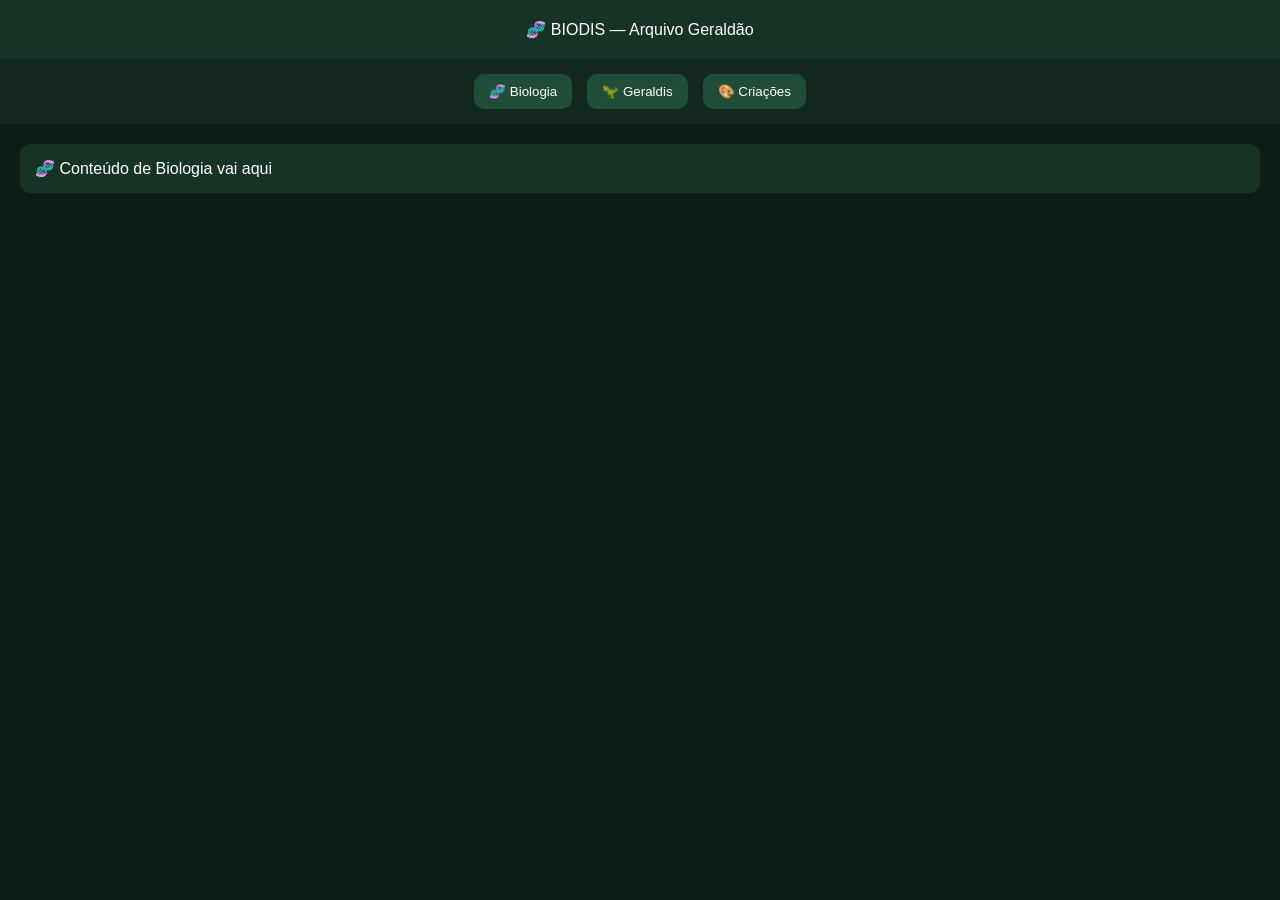
==== home.html @ 90befd96 "Add files via upload" ====
<!DOCTYPE html>
<html lang="pt-BR">
<head>
<meta charset="UTF-8">
<title>BIODIS - Home</title>

<style>
body{
    margin:0;
    font-family: Arial;
    background:#0e1c15;
    color:white;
}

header{
    background:#163326;
    padding:20px;
    text-align:center;
}

nav{
    display:flex;
    justify-content:center;
    gap:15px;
    background:#12281e;
    padding:15px;
}

nav button{
    background:#1f4d38;
    border:none;
    color:white;
    padding:10px 15px;
    border-radius:10px;
    cursor:pointer;
}

section{
    padding:20px;
}

.card{
    background:#163326;
    padding:15px;
    margin-bottom:15px;
    border-radius:10px;
}

.hidden{
    display:none;
}
</style>
</head>

<body>

<header>
🧬 BIODIS — Arquivo Geraldão
</header>

<nav>
<button onclick="show('bio')">🧬 Biologia</button>
<button onclick="show('geraldis')">🦖 Geraldis</button>
<button onclick="show('criacoes')">🎨 Criações</button>
</nav>

<section>

<div id="bio" class="card">
🧬 Conteúdo de Biologia vai aqui
</div>

<div id="geraldis" class="card hidden">
🦖 Zoeira da Geraldão vai aqui
</div>

<div id="criacoes" class="card hidden">
🎨 Artesanato e criações aqui
</div>

</section>

<script>
function show(id){
    document.getElementById("bio").classList.add("hidden");
    document.getElementById("geraldis").classList.add("hidden");
    document.getElementById("criacoes").classList.add("hidden");

    document.getElementById(id).classList.remove("hidden");
}
</script>

</body>
</html>
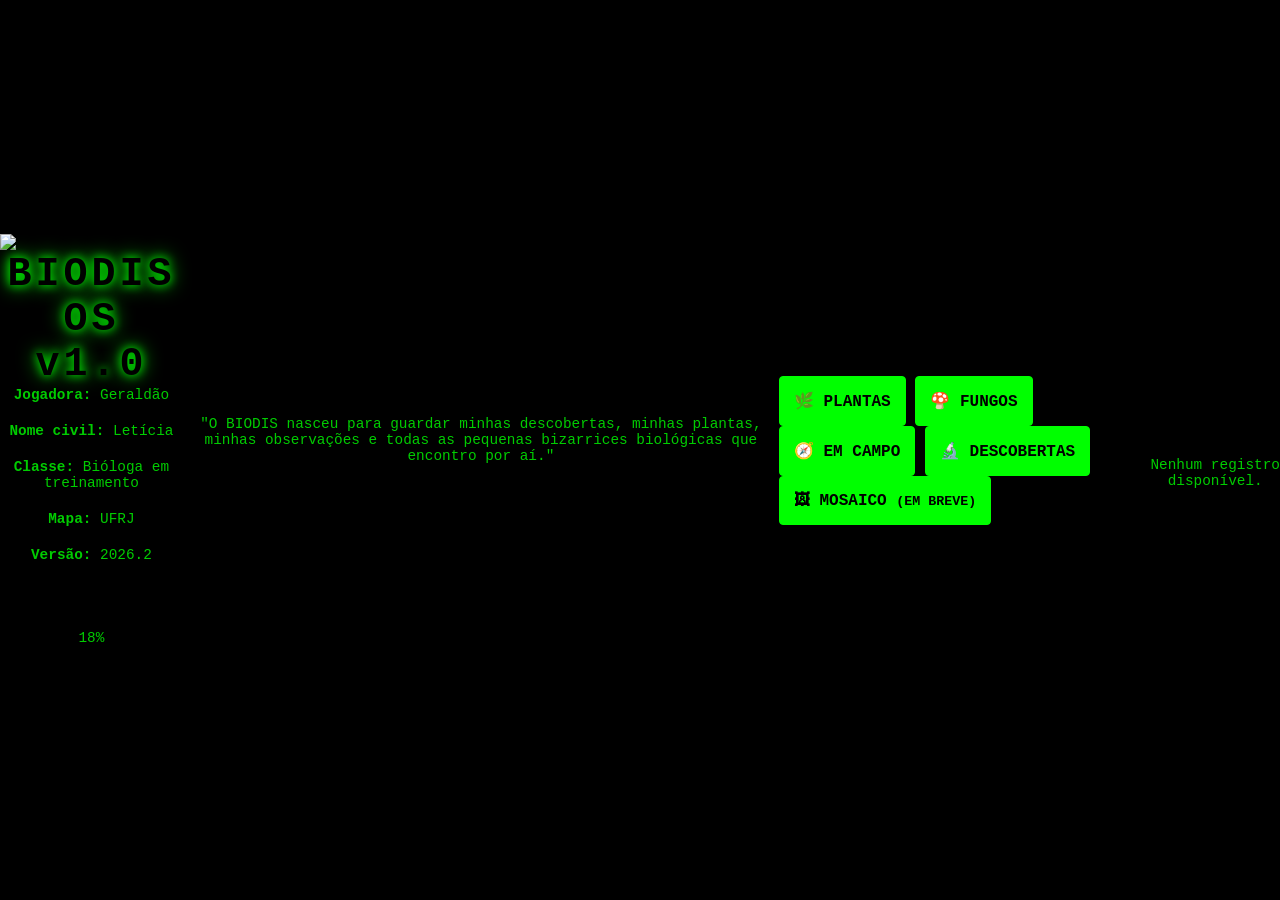
==== commit 8bc62d2d: "Update home.html" ====
--- a/home.html
+++ b/home.html
@@ -1,94 +1,103 @@
 <!DOCTYPE html>
 <html lang="pt-BR">
+
 <head>
+
 <meta charset="UTF-8">
-<title>BIODIS - Home</title>
+<meta name="viewport" content="width=device-width, initial-scale=1">
 
-<style>
-body{
-    margin:0;
-    font-family: Arial;
-    background:#0e1c15;
-    color:white;
-}
+<title>BIODIS OS</title>
 
-header{
-    background:#163326;
-    padding:20px;
-    text-align:center;
-}
+<link rel="stylesheet" href="style.css">
 
-nav{
-    display:flex;
-    justify-content:center;
-    gap:15px;
-    background:#12281e;
-    padding:15px;
-}
-
-nav button{
-    background:#1f4d38;
-    border:none;
-    color:white;
-    padding:10px 15px;
-    border-radius:10px;
-    cursor:pointer;
-}
-
-section{
-    padding:20px;
-}
-
-.card{
-    background:#163326;
-    padding:15px;
-    margin-bottom:15px;
-    border-radius:10px;
-}
-
-.hidden{
-    display:none;
-}
-</style>
 </head>
 
-<body>
+<body class="home">
 
-<header>
-🧬 BIODIS — Arquivo Geraldão
+<header class="topo">
+
+<div class="perfil">
+
+<div class="avatar">
+
+<img src="assets/avatares/geraldao.png" alt="Avatar">
+
+</div>
+
+<div>
+
+<h1>BIODIS OS v1.0</h1>
+
+<p><strong>Jogadora:</strong> Geraldão</p>
+
+<p><strong>Nome civil:</strong> Letícia</p>
+
+<p><strong>Classe:</strong> Bióloga em treinamento</p>
+
+<p><strong>Mapa:</strong> UFRJ</p>
+
+<p><strong>Versão:</strong> 2026.2</p>
+
+</div>
+
+</div>
+
+<div class="progresso">
+
+<h2>Progresso</h2>
+
+<div class="barra">
+
+<div class="preenchimento"></div>
+
+</div>
+
+<p>18%</p>
+
+</div>
+
 </header>
 
-<nav>
-<button onclick="show('bio')">🧬 Biologia</button>
-<button onclick="show('geraldis')">🦖 Geraldis</button>
-<button onclick="show('criacoes')">🎨 Criações</button>
-</nav>
+<section class="intro">
 
-<section>
+<p>
 
-<div id="bio" class="card">
-🧬 Conteúdo de Biologia vai aqui
-</div>
+"O BIODIS nasceu para guardar minhas descobertas, minhas plantas,
+minhas observações e todas as pequenas bizarrices biológicas
+que encontro por aí."
 
-<div id="geraldis" class="card hidden">
-🦖 Zoeira da Geraldão vai aqui
-</div>
-
-<div id="criacoes" class="card hidden">
-🎨 Artesanato e criações aqui
-</div>
+</p>
 
 </section>
 
-<script>
-function show(id){
-    document.getElementById("bio").classList.add("hidden");
-    document.getElementById("geraldis").classList.add("hidden");
-    document.getElementById("criacoes").classList.add("hidden");
+<nav class="categorias">
 
-    document.getElementById(id).classList.remove("hidden");
-}
-</script>
+<button>🌿 Plantas</button>
+
+<button>🍄 Fungos</button>
+
+<button>🧭 Em Campo</button>
+
+<button>🔬 Descobertas</button>
+
+<button>🖼 Mosaico <small>(em breve)</small></button>
+
+</nav>
+
+<section class="feed">
+
+<h2>Registros</h2>
+
+<p>
+
+Nenhum registro disponível.
+
+</p>
+
+</section>
+
+<script src="script.js"></script>
 
 </body>
-</html>+
+</html>
--- a/style.css
+++ b/style.css
@@ -0,0 +1,86 @@
+body {
+    background-color: #000000; /* Preto absoluto do fundo da Matrix */
+    display: flex;
+    justify-content: center;
+    align-items: center;
+    height: 100vh;
+    font-family: 'Courier New', Courier, monospace; /* Fonte estilo terminal de computador */
+    margin: 0;
+    overflow: hidden;
+}
+
+.login-box {
+    background-color: rgba(0, 5, 0, 0.9); /* Caixinha preta quase invisível */
+    padding: 40px;
+    border-radius: 8px;
+    width: 340px;
+    color: #39ff14; /* Letras em Verde Neon clássico */
+    display: flex;
+    flex-direction: column;
+    gap: 15px;
+    
+    /* Linha verde fina em volta e brilho neon suave */
+    border: 1px solid #00ff00; 
+    box-shadow: 0 0 20px rgba(0, 255, 0, 0.3); 
+}
+
+h1 {
+    text-align: center;
+    margin: 0;
+    font-size: 2.5rem;
+    letter-spacing: 4px;
+    /* Efeito de brilho no título principal */
+    text-shadow: 0 0 10px #00ff00, 0 0 20px #00ff00; 
+}
+
+p {
+    text-align: center;
+    color: #00ff00;
+    margin-top: 0;
+    margin-bottom: 20px;
+    font-size: 0.9rem;
+    opacity: 0.8;
+}
+
+label {
+    font-weight: bold;
+    font-size: 0.85rem;
+    text-transform: uppercase;
+    letter-spacing: 1px;
+}
+
+input {
+    padding: 12px;
+    background-color: #000000; /* Fundo do input também é preto */
+    border: 1px solid #00ff00; /* Borda verde */
+    border-radius: 4px;
+    color: #39ff14; /* Texto digitado sai em verde neon */
+    font-family: 'Courier New', monospace;
+    outline: none;
+}
+
+/* Deixa a borda do input brilhando quando você clica para digitar */
+input:focus {
+    box-shadow: 0 0 10px rgba(0, 255, 0, 0.8);
+}
+
+button {
+    padding: 14px;
+    border: 1px solid #00ff00;
+    border-radius: 4px;
+    background-color: #00ff00; /* Botão todo verde */
+    color: #000000; /* Texto do botão em preto */
+    font-family: 'Courier New', monospace;
+    font-weight: bold;
+    font-size: 1rem;
+    cursor: pointer;
+    text-transform: uppercase;
+    transition: all 0.3s ease;
+}
+
+/* Efeito visual quando passa o mouse por cima do botão */
+button:hover {
+    background-color: #000000;
+    color: #00ff00;
+    box-shadow: 0 0 15px #00ff00;
+}
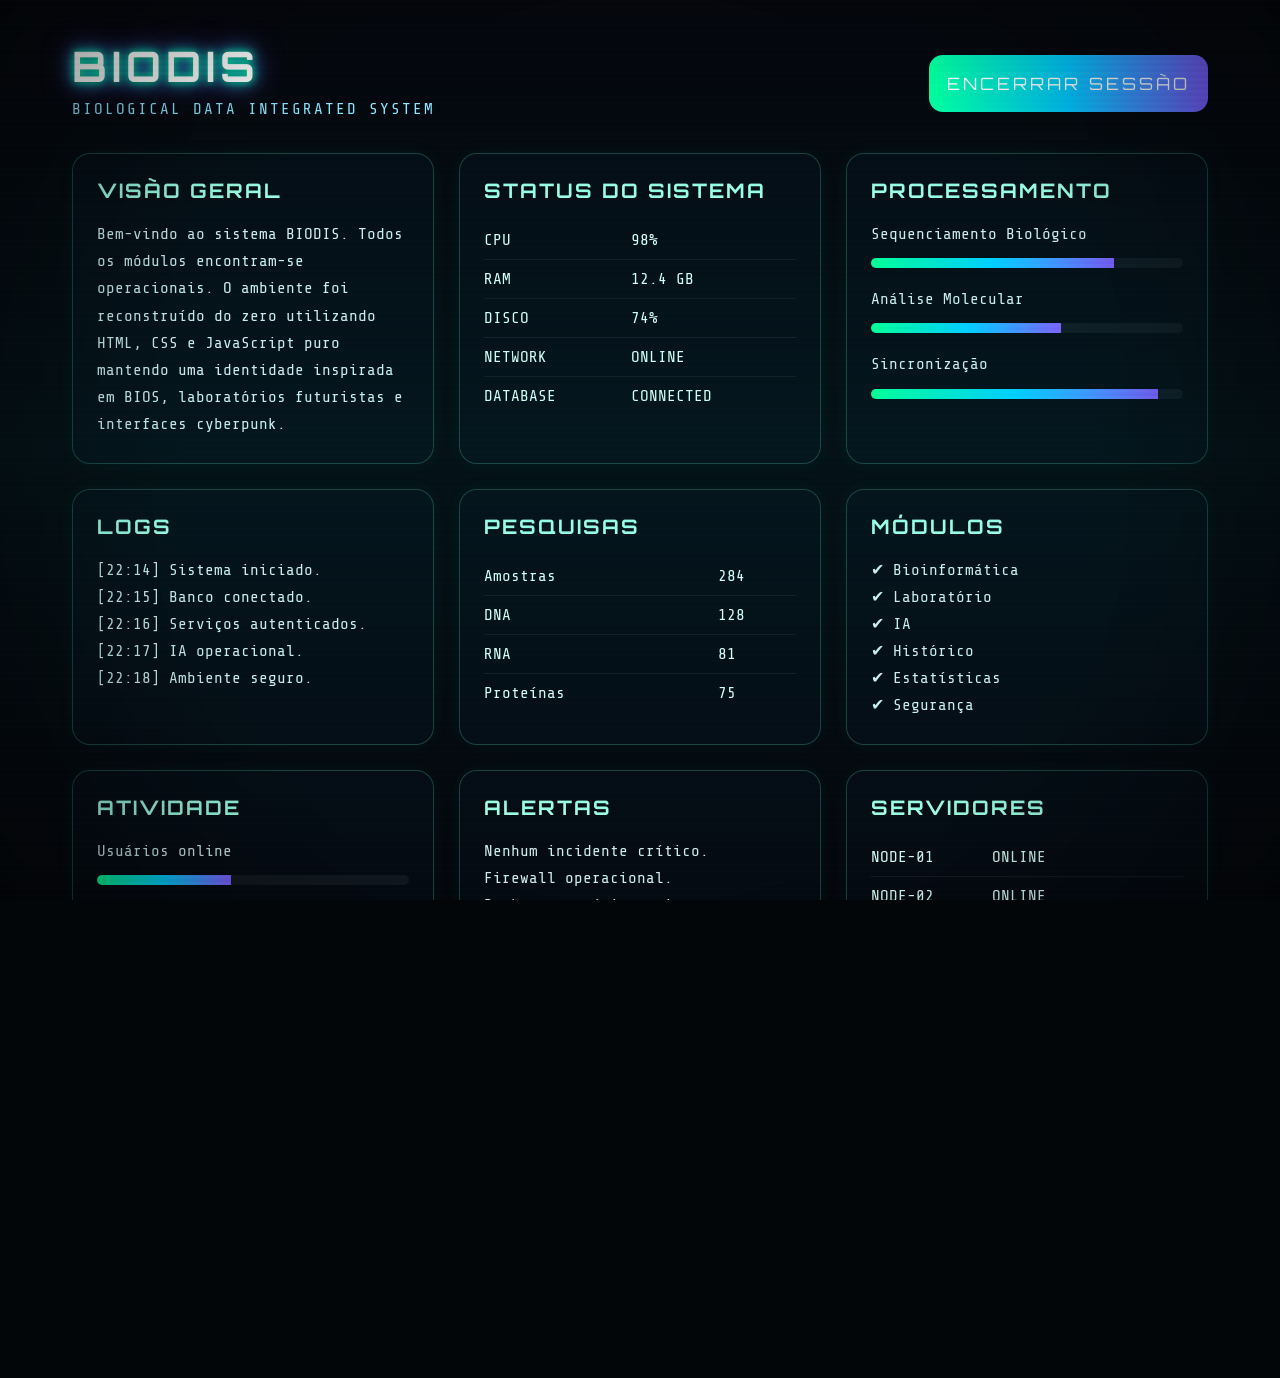
==== commit 960ddfa4: "Update home.html" ====
--- a/home.html
+++ b/home.html
@@ -3,98 +3,579 @@
 
 <head>
 
-<meta charset="UTF-8">
-<meta name="viewport" content="width=device-width, initial-scale=1">
-
-<title>BIODIS OS</title>
-
-<link rel="stylesheet" href="style.css">
+    <meta charset="UTF-8">
+
+    <meta name="viewport"
+          content="width=device-width, initial-scale=1.0">
+
+    <title>BIODIS • Home</title>
+
+    <link rel="preconnect"
+          href="https://fonts.googleapis.com">
+
+    <link rel="preconnect"
+          href="https://fonts.gstatic.com"
+          crossorigin>
+
+    <link href="https://fonts.googleapis.com/css2?family=Orbitron:wght@400;600;700;800&family=Share+Tech+Mono&display=swap"
+          rel="stylesheet">
+
+    <link rel="stylesheet"
+          href="style.css">
 
 </head>
 
-<body class="home">
-
-<header class="topo">
-
-<div class="perfil">
-
-<div class="avatar">
-
-<img src="assets/avatares/geraldao.png" alt="Avatar">
-
-</div>
+<body class="home-page">
+
+<canvas id="matrix"></canvas>
+
+<div class="bg-gradient"></div>
+
+<div class="grid-overlay"></div>
+
+<div class="scanlines"></div>
+
+<div class="vignette"></div>
+
+<div class="glitch-layer"></div>
+
+<div class="home-container">
+
+<header class="home-header">
 
 <div>
 
-<h1>BIODIS OS v1.0</h1>
-
-<p><strong>Jogadora:</strong> Geraldão</p>
-
-<p><strong>Nome civil:</strong> Letícia</p>
-
-<p><strong>Classe:</strong> Bióloga em treinamento</p>
-
-<p><strong>Mapa:</strong> UFRJ</p>
-
-<p><strong>Versão:</strong> 2026.2</p>
-
-</div>
-
-</div>
-
-<div class="progresso">
-
-<h2>Progresso</h2>
-
-<div class="barra">
-
-<div class="preenchimento"></div>
-
-</div>
-
-<p>18%</p>
+<h1 class="home-title">
+BIODIS
+</h1>
+
+<p class="home-subtitle">
+
+BIOLOGICAL DATA INTEGRATED SYSTEM
+
+</p>
+
+</div>
+
+<div>
+
+<button id="logout">
+
+ENCERRAR SESSÃO
+
+</button>
 
 </div>
 
 </header>
 
-<section class="intro">
-
-<p>
-
-"O BIODIS nasceu para guardar minhas descobertas, minhas plantas,
-minhas observações e todas as pequenas bizarrices biológicas
-que encontro por aí."
-
-</p>
+<section class="dashboard">
+
+<!-- ====================================== -->
+
+<div class="card">
+
+<h2>
+
+VISÃO GERAL
+
+</h2>
+
+<p>
+
+Bem-vindo ao sistema BIODIS.
+
+Todos os módulos encontram-se
+operacionais.
+
+O ambiente foi reconstruído do
+zero utilizando HTML, CSS e
+JavaScript puro mantendo uma
+identidade inspirada em BIOS,
+laboratórios futuristas e
+interfaces cyberpunk.
+
+</p>
+
+</div>
+
+<!-- ====================================== -->
+
+<div class="card">
+
+<h2>
+
+STATUS DO SISTEMA
+
+</h2>
+
+<table>
+
+<tr>
+
+<td>CPU</td>
+
+<td>98%</td>
+
+</tr>
+
+<tr>
+
+<td>RAM</td>
+
+<td>12.4 GB</td>
+
+</tr>
+
+<tr>
+
+<td>DISCO</td>
+
+<td>74%</td>
+
+</tr>
+
+<tr>
+
+<td>NETWORK</td>
+
+<td>ONLINE</td>
+
+</tr>
+
+<tr>
+
+<td>DATABASE</td>
+
+<td>CONNECTED</td>
+
+</tr>
+
+</table>
+
+</div>
+
+<!-- ====================================== -->
+
+<div class="card">
+
+<h2>
+
+PROCESSAMENTO
+
+</h2>
+
+<p>
+
+Sequenciamento Biológico
+
+</p>
+
+<div class="progress">
+
+<span style="width:78%"></span>
+
+</div>
+
+<br>
+
+<p>
+
+Análise Molecular
+
+</p>
+
+<div class="progress">
+
+<span style="width:61%"></span>
+
+</div>
+
+<br>
+
+<p>
+
+Sincronização
+
+</p>
+
+<div class="progress">
+
+<span style="width:92%"></span>
+
+</div>
+
+</div>
+
+<!-- ====================================== -->
+
+<div class="card">
+
+<h2>
+
+LOGS
+
+</h2>
+
+<p>
+
+[22:14] Sistema iniciado.
+
+</p>
+
+<p>
+
+[22:15] Banco conectado.
+
+</p>
+
+<p>
+
+[22:16] Serviços autenticados.
+
+</p>
+
+<p>
+
+[22:17] IA operacional.
+
+</p>
+
+<p>
+
+[22:18] Ambiente seguro.
+
+</p>
+
+</div>
+
+<!-- ====================================== -->
+
+<div class="card">
+
+<h2>
+
+PESQUISAS
+
+</h2>
+
+<table>
+
+<tr>
+
+<td>Amostras</td>
+
+<td>284</td>
+
+</tr>
+
+<tr>
+
+<td>DNA</td>
+
+<td>128</td>
+
+</tr>
+
+<tr>
+
+<td>RNA</td>
+
+<td>81</td>
+
+</tr>
+
+<tr>
+
+<td>Proteínas</td>
+
+<td>75</td>
+
+</tr>
+
+</table>
+
+</div>
+
+<!-- ====================================== -->
+
+<div class="card">
+
+<h2>
+
+MÓDULOS
+
+</h2>
+
+<p>
+
+✔ Bioinformática
+
+</p>
+
+<p>
+
+✔ Laboratório
+
+</p>
+
+<p>
+
+✔ IA
+
+</p>
+
+<p>
+
+✔ Histórico
+
+</p>
+
+<p>
+
+✔ Estatísticas
+
+</p>
+
+<p>
+
+✔ Segurança
+
+</p>
+
+</div>
+
+<!-- ====================================== -->
+
+<div class="card">
+
+<h2>
+
+ATIVIDADE
+
+</h2>
+
+<p>
+
+Usuários online
+
+</p>
+
+<div class="progress">
+
+<span style="width:43%"></span>
+
+</div>
+
+<br>
+
+<p>
+
+Processos ativos
+
+</p>
+
+<div class="progress">
+
+<span style="width:83%"></span>
+
+</div>
+
+</div>
+
+<!-- ====================================== -->
+
+<div class="card">
+
+<h2>
+
+ALERTAS
+
+</h2>
+
+<p>
+
+Nenhum incidente crítico.
+
+</p>
+
+<p>
+
+Firewall operacional.
+
+</p>
+
+<p>
+
+Backup automático ativo.
+
+</p>
+
+<p>
+
+Integridade dos dados:
+
+100%.
+
+</p>
+
+</div>
+<!-- ====================================== -->
+
+<div class="card">
+
+<h2>
+
+SERVIDORES
+
+</h2>
+
+<table>
+
+<tr>
+<td>NODE-01</td>
+<td>ONLINE</td>
+</tr>
+
+<tr>
+<td>NODE-02</td>
+<td>ONLINE</td>
+</tr>
+
+<tr>
+<td>NODE-03</td>
+<td>ONLINE</td>
+</tr>
+
+<tr>
+<td>NODE-04</td>
+<td>MAINTENANCE</td>
+</tr>
+
+<tr>
+<td>NODE-05</td>
+<td>ONLINE</td>
+</tr>
+
+</table>
+
+</div>
+
+<!-- ====================================== -->
+
+<div class="card">
+
+<h2>
+
+INTELIGÊNCIA ARTIFICIAL
+
+</h2>
+
+<p>
+
+Modelo principal carregado.
+
+</p>
+
+<p>
+
+Rede Neural:
+Estável.
+
+</p>
+
+<p>
+
+Treinamento:
+
+98.4%
+
+</p>
+
+<div class="progress">
+
+<span style="width:98%"></span>
+
+</div>
+
+</div>
+
+<!-- ====================================== -->
+
+<div class="card">
+
+<h2>
+
+BIODIS CORE
+
+</h2>
+
+<p>
+
+Sistema operacional experimental
+voltado para gerenciamento de
+pesquisas biológicas.
+
+</p>
+
+<p>
+
+Interface inspirada em
+BIOS, Cyberpunk,
+laboratórios futuristas
+e painéis holográficos.
+
+</p>
+
+</div>
+
+<!-- ====================================== -->
+
+<div class="card">
+
+<h2>
+
+ÚLTIMOS EVENTOS
+
+</h2>
+
+<p>
+
+• Backup concluído.
+
+</p>
+
+<p>
+
+• Banco sincronizado.
+
+</p>
+
+<p>
+
+• 14 novas amostras.
+
+</p>
+
+<p>
+
+• Nenhum erro registrado.
+
+</p>
+
+<p>
+
+• Sistema íntegro.
+
+</p>
+
+</div>
+
+<!-- ====================================== -->
 
 </section>
 
-<nav class="categorias">
-
-<button>🌿 Plantas</button>
-
-<button>🍄 Fungos</button>
-
-<button>🧭 Em Campo</button>
-
-<button>🔬 Descobertas</button>
-
-<button>🖼 Mosaico <small>(em breve)</small></button>
-
-</nav>
-
-<section class="feed">
-
-<h2>Registros</h2>
-
-<p>
-
-Nenhum registro disponível.
-
-</p>
-
-</section>
+</div>
 
 <script src="script.js"></script>
 
--- a/style.css
+++ b/style.css
@@ -1,86 +1,1468 @@
-body {
-    background-color: #000000; /* Preto absoluto do fundo da Matrix */
-    display: flex;
-    justify-content: center;
-    align-items: center;
-    height: 100vh;
-    font-family: 'Courier New', Courier, monospace; /* Fonte estilo terminal de computador */
-    margin: 0;
-    overflow: hidden;
-}
-
-.login-box {
-    background-color: rgba(0, 5, 0, 0.9); /* Caixinha preta quase invisível */
-    padding: 40px;
-    border-radius: 8px;
-    width: 340px;
-    color: #39ff14; /* Letras em Verde Neon clássico */
-    display: flex;
-    flex-direction: column;
-    gap: 15px;
-    
-    /* Linha verde fina em volta e brilho neon suave */
-    border: 1px solid #00ff00; 
-    box-shadow: 0 0 20px rgba(0, 255, 0, 0.3); 
-}
-
-h1 {
-    text-align: center;
-    margin: 0;
-    font-size: 2.5rem;
-    letter-spacing: 4px;
-    /* Efeito de brilho no título principal */
-    text-shadow: 0 0 10px #00ff00, 0 0 20px #00ff00; 
-}
-
-p {
-    text-align: center;
-    color: #00ff00;
-    margin-top: 0;
-    margin-bottom: 20px;
-    font-size: 0.9rem;
-    opacity: 0.8;
-}
-
-label {
-    font-weight: bold;
-    font-size: 0.85rem;
-    text-transform: uppercase;
-    letter-spacing: 1px;
-}
-
-input {
-    padding: 12px;
-    background-color: #000000; /* Fundo do input também é preto */
-    border: 1px solid #00ff00; /* Borda verde */
-    border-radius: 4px;
-    color: #39ff14; /* Texto digitado sai em verde neon */
-    font-family: 'Courier New', monospace;
-    outline: none;
-}
-
-/* Deixa a borda do input brilhando quando você clica para digitar */
-input:focus {
-    box-shadow: 0 0 10px rgba(0, 255, 0, 0.8);
-}
-
-button {
-    padding: 14px;
-    border: 1px solid #00ff00;
-    border-radius: 4px;
-    background-color: #00ff00; /* Botão todo verde */
-    color: #000000; /* Texto do botão em preto */
-    font-family: 'Courier New', monospace;
-    font-weight: bold;
-    font-size: 1rem;
-    cursor: pointer;
-    text-transform: uppercase;
-    transition: all 0.3s ease;
-}
-
-/* Efeito visual quando passa o mouse por cima do botão */
-button:hover {
-    background-color: #000000;
-    color: #00ff00;
-    box-shadow: 0 0 15px #00ff00;
-}
+/* ===========================================================
+   BIODIS
+   style.css
+   PARTE 1 — RESET • FUNDO • MATRIX • CRT • LAYOUT
+=========================================================== */
+
+*{
+    margin:0;
+    padding:0;
+    box-sizing:border-box;
+}
+
+:root{
+
+    --bg:#030609;
+
+    --green:#49ff85;
+    --green2:#00ffb3;
+
+    --cyan:#59dfff;
+
+    --blue:#3f82ff;
+
+    --purple:#8d5dff;
+
+    --text:#d7fff5;
+
+    --panel:rgba(4,12,18,.82);
+
+    --border:rgba(110,255,215,.30);
+
+    --shadow:0 0 20px rgba(0,255,170,.15);
+
+    --radius:18px;
+
+    --transition:.35s;
+
+}
+
+html,
+body{
+
+    width:100%;
+    height:100%;
+
+    overflow:hidden;
+
+    background:var(--bg);
+
+    color:var(--text);
+
+    font-family:"Share Tech Mono",monospace;
+
+}
+
+/* =======================================================
+   BACKGROUND
+======================================================= */
+
+body{
+
+    position:relative;
+
+}
+
+/* gradiente principal */
+
+.bg-gradient{
+
+    position:fixed;
+
+    inset:0;
+
+    z-index:-8;
+
+    background:
+
+    radial-gradient(circle at 20% 30%,
+    rgba(0,255,170,.16),
+    transparent 42%),
+
+    radial-gradient(circle at 80% 18%,
+    rgba(96,120,255,.18),
+    transparent 38%),
+
+    radial-gradient(circle at 80% 80%,
+    rgba(160,80,255,.20),
+    transparent 40%),
+
+    radial-gradient(circle at 10% 90%,
+    rgba(0,180,255,.15),
+    transparent 36%),
+
+    linear-gradient(
+        135deg,
+        #020406 0%,
+        #061018 30%,
+        #08111f 55%,
+        #05070d 100%
+    );
+
+    animation:bgMove 18s linear infinite alternate;
+
+    filter:saturate(120%);
+
+}
+
+@keyframes bgMove{
+
+    from{
+
+        transform:scale(1)
+        rotate(0deg);
+
+    }
+
+    to{
+
+        transform:scale(1.08)
+        rotate(-2deg);
+
+    }
+
+}
+
+/* =======================================================
+   MATRIX
+======================================================= */
+
+#matrix{
+
+    position:fixed;
+
+    inset:0;
+
+    width:100%;
+
+    height:100%;
+
+    z-index:-6;
+
+    opacity:.32;
+
+}
+
+/* =======================================================
+   GRID
+======================================================= */
+
+.grid-overlay{
+
+    position:fixed;
+
+    inset:0;
+
+    z-index:-5;
+
+    background-image:
+
+    linear-gradient(
+        rgba(255,255,255,.025) 1px,
+        transparent 1px
+    ),
+
+    linear-gradient(
+        90deg,
+        rgba(255,255,255,.025) 1px,
+        transparent 1px
+    );
+
+    background-size:
+
+        55px 55px,
+        55px 55px;
+
+    animation:gridMove 10s linear infinite;
+
+}
+
+@keyframes gridMove{
+
+    from{
+
+        transform:translateY(0);
+
+    }
+
+    to{
+
+        transform:translateY(55px);
+
+    }
+
+}
+
+/* =======================================================
+   CRT
+======================================================= */
+
+.scanlines{
+
+    position:fixed;
+
+    inset:0;
+
+    pointer-events:none;
+
+    z-index:500;
+
+    background:
+
+    repeating-linear-gradient(
+
+        to bottom,
+
+        rgba(255,255,255,.02),
+
+        rgba(255,255,255,.02) 2px,
+
+        rgba(0,0,0,.05) 4px,
+
+        rgba(0,0,0,.05) 6px
+
+    );
+
+    mix-blend-mode:overlay;
+
+    opacity:.65;
+
+}
+
+.vignette{
+
+    position:fixed;
+
+    inset:0;
+
+    pointer-events:none;
+
+    z-index:400;
+
+    background:
+
+    radial-gradient(
+
+        circle,
+
+        transparent 58%,
+
+        rgba(0,0,0,.45) 100%
+
+    );
+
+}
+
+/* =======================================================
+   GLITCH
+======================================================= */
+
+.glitch-layer{
+
+    position:fixed;
+
+    inset:0;
+
+    pointer-events:none;
+
+    z-index:300;
+
+    opacity:.08;
+
+    background:
+
+    linear-gradient(
+
+        transparent 0%,
+
+        rgba(0,255,255,.6) 50%,
+
+        transparent 100%
+
+    );
+
+    animation:glitchLayer 7s infinite;
+
+}
+
+@keyframes glitchLayer{
+
+    0%{
+
+        transform:translateX(0);
+
+    }
+
+    5%{
+
+        transform:translateX(-8px);
+
+    }
+
+    6%{
+
+        transform:translateX(7px);
+
+    }
+
+    7%{
+
+        transform:translateX(-4px);
+
+    }
+
+    8%{
+
+        transform:translateX(0);
+
+    }
+
+    100%{
+
+        transform:translateX(0);
+
+    }
+
+}
+
+/* =======================================================
+   LAYOUT
+======================================================= */
+
+.screen{
+
+    width:100vw;
+
+    height:100vh;
+
+    display:grid;
+
+    grid-template-columns:
+
+        1fr
+        700px
+        1fr;
+
+    align-items:center;
+
+    justify-items:center;
+
+    gap:20px;
+
+    padding:30px;
+
+}
+
+/* =======================================================
+   PERSONAGENS
+======================================================= */
+
+.character{
+
+    position:relative;
+
+    display:flex;
+
+    justify-content:center;
+
+    align-items:center;
+
+    width:100%;
+
+    height:100%;
+
+}
+
+.character img{
+
+    max-height:82vh;
+
+    width:auto;
+
+    object-fit:contain;
+
+    user-select:none;
+
+    pointer-events:none;
+
+    filter:
+
+    drop-shadow(0 0 12px rgba(0,255,180,.25))
+    drop-shadow(0 0 45px rgba(0,160,255,.20));
+
+    animation:floatCharacter 5s ease-in-out infinite;
+
+}
+
+.character-glow{
+
+    position:absolute;
+
+    width:320px;
+
+    height:320px;
+
+    border-radius:50%;
+
+    background:
+
+    radial-gradient(
+
+        circle,
+
+        rgba(0,255,180,.22),
+
+        rgba(0,130,255,.08),
+
+        transparent
+
+    );
+
+    filter:blur(45px);
+
+    animation:glowPulse 5s infinite ease-in-out;
+
+}
+
+.left-character{
+
+    justify-content:flex-end;
+
+}
+
+.right-character{
+
+    justify-content:flex-start;
+
+}
+
+@keyframes floatCharacter{
+
+    0%{
+
+        transform:translateY(0);
+
+    }
+
+    50%{
+
+        transform:translateY(-14px);
+
+    }
+
+    100%{
+
+        transform:translateY(0);
+
+    }
+
+}
+
+@keyframes glowPulse{
+
+    0%{
+
+        transform:scale(1);
+
+        opacity:.55;
+
+    }
+
+    50%{
+
+        transform:scale(1.18);
+
+        opacity:1;
+
+    }
+
+    100%{
+
+        transform:scale(1);
+
+        opacity:.55;
+
+    }
+
+}
+
+/* =======================================================
+   CENTRO
+======================================================= */
+
+.center-panel{
+
+    width:100%;
+
+    display:flex;
+
+    flex-direction:column;
+
+    justify-content:center;
+
+    align-items:center;
+
+}
+```css
+/* ===========================================================
+   BIODIS
+   style.css
+   PARTE 2 — BIOS • LOGIN • CAMPOS • BOTÕES • GLITCH
+=========================================================== */
+
+/* =========================
+   BIOS
+========================= */
+
+.bios-window{
+
+    width:100%;
+    min-height:520px;
+
+    background:rgba(2,8,14,.90);
+
+    border:1px solid rgba(80,255,190,.28);
+
+    border-radius:18px;
+
+    overflow:hidden;
+
+    backdrop-filter:blur(12px);
+
+    box-shadow:
+        0 0 35px rgba(0,255,180,.08),
+        inset 0 0 40px rgba(0,255,180,.03);
+
+}
+
+.bios-header{
+
+    display:flex;
+
+    justify-content:space-between;
+    align-items:center;
+
+    padding:14px 18px;
+
+    background:linear-gradient(
+        90deg,
+        rgba(0,255,170,.15),
+        rgba(60,120,255,.12)
+    );
+
+    border-bottom:1px solid rgba(120,255,220,.20);
+
+    font-size:13px;
+
+    letter-spacing:2px;
+
+    color:#95ffe0;
+
+    text-transform:uppercase;
+
+}
+
+.bios-text{
+
+    padding:25px;
+
+    font-size:17px;
+
+    line-height:1.75;
+
+    color:#7dffc4;
+
+    white-space:pre-wrap;
+
+    min-height:470px;
+
+    text-shadow:
+        0 0 6px rgba(0,255,140,.30);
+
+}
+
+/* cursor */
+
+.bios-text::after{
+
+    content:"_";
+
+    animation:cursorBlink .9s infinite;
+
+}
+
+@keyframes cursorBlink{
+
+    50%{
+
+        opacity:0;
+
+    }
+
+}
+
+/* =========================
+   LOGIN
+========================= */
+
+.login-window{
+
+    width:100%;
+
+    animation:fadeLogin .8s ease;
+
+}
+
+.hidden{
+
+    display:none;
+
+}
+
+@keyframes fadeLogin{
+
+    from{
+
+        opacity:0;
+
+        transform:translateY(25px);
+
+    }
+
+    to{
+
+        opacity:1;
+
+        transform:none;
+
+    }
+
+}
+
+.login-border{
+
+    background:rgba(5,13,22,.86);
+
+    border-radius:22px;
+
+    border:1px solid rgba(95,255,205,.30);
+
+    padding:40px;
+
+    backdrop-filter:blur(18px);
+
+    box-shadow:
+
+        0 0 40px rgba(0,255,180,.08),
+
+        inset 0 0 30px rgba(0,255,180,.03);
+
+}
+
+/* =========================
+   HEADER
+========================= */
+
+.login-header{
+
+    text-align:center;
+
+    margin-bottom:40px;
+
+}
+
+.logo{
+
+    font-family:"Orbitron",sans-serif;
+
+    font-size:62px;
+
+    letter-spacing:8px;
+
+    color:#ffffff;
+
+    text-shadow:
+
+        0 0 8px #00ff99,
+
+        0 0 18px #00d4ff,
+
+        0 0 35px #715cff;
+
+}
+
+.subtitle{
+
+    margin-top:10px;
+
+    font-size:15px;
+
+    letter-spacing:3px;
+
+    color:#8ef0ff;
+
+    text-transform:uppercase;
+
+}
+
+/* =========================
+   FORM
+========================= */
+
+form{
+
+    display:flex;
+
+    flex-direction:column;
+
+    gap:24px;
+
+}
+
+.field{
+
+    display:flex;
+
+    flex-direction:column;
+
+    gap:10px;
+
+}
+
+.field label{
+
+    color:#9effd5;
+
+    letter-spacing:2px;
+
+    font-size:14px;
+
+}
+
+.field input{
+
+    width:100%;
+
+    padding:16px 18px;
+
+    border-radius:12px;
+
+    border:1px solid rgba(100,255,205,.28);
+
+    background:
+
+        rgba(4,10,17,.85);
+
+    color:white;
+
+    font-size:17px;
+
+    outline:none;
+
+    transition:.35s;
+
+    font-family:"Share Tech Mono",monospace;
+
+}
+
+.field input::placeholder{
+
+    color:#5cb6b9;
+
+}
+
+.field input:focus{
+
+    border-color:#48ff9d;
+
+    box-shadow:
+
+        0 0 18px rgba(0,255,170,.18);
+
+    background:
+
+        rgba(7,18,28,.95);
+
+}
+
+/* =========================
+   BOTÃO
+========================= */
+
+button{
+
+    margin-top:8px;
+
+    padding:18px;
+
+    border:none;
+
+    border-radius:14px;
+
+    cursor:pointer;
+
+    font-size:17px;
+
+    font-family:"Orbitron",sans-serif;
+
+    letter-spacing:3px;
+
+    color:white;
+
+    background:
+
+    linear-gradient(
+
+        90deg,
+
+        #00ff9d,
+
+        #00c8ff,
+
+        #7b5cff
+
+    );
+
+    transition:.35s;
+
+    position:relative;
+
+    overflow:hidden;
+
+}
+
+button:hover{
+
+    transform:translateY(-2px);
+
+    box-shadow:
+
+        0 0 22px rgba(0,255,180,.28);
+
+}
+
+button:active{
+
+    transform:scale(.98);
+
+}
+
+button::before{
+
+    content:"";
+
+    position:absolute;
+
+    top:0;
+
+    left:-120%;
+
+    width:80%;
+
+    height:100%;
+
+    background:
+
+        linear-gradient(
+
+            90deg,
+
+            transparent,
+
+            rgba(255,255,255,.40),
+
+            transparent
+
+        );
+
+    transition:.6s;
+
+}
+
+button:hover::before{
+
+    left:150%;
+
+}
+
+/* =========================
+   FOOTER
+========================= */
+
+.login-footer{
+
+    margin-top:28px;
+
+    display:flex;
+
+    align-items:center;
+
+    justify-content:center;
+
+    gap:12px;
+
+    color:#8dffe2;
+
+    letter-spacing:2px;
+
+    font-size:14px;
+
+}
+
+.status-led{
+
+    width:12px;
+
+    height:12px;
+
+    border-radius:50%;
+
+    background:#35ff98;
+
+    box-shadow:
+
+        0 0 12px #35ff98,
+
+        0 0 24px #35ff98;
+
+    animation:ledPulse 1.6s infinite;
+
+}
+
+@keyframes ledPulse{
+
+    50%{
+
+        opacity:.35;
+
+    }
+
+}
+
+/* =========================
+   LOGO GLITCH
+========================= */
+
+.glitch{
+
+    position:relative;
+
+}
+
+.glitch::before,
+.glitch::after{
+
+    content:attr(data-text);
+
+    position:absolute;
+
+    inset:0;
+
+    overflow:hidden;
+
+}
+
+.glitch::before{
+
+    left:-2px;
+
+    color:#00e5ff;
+
+    clip-path:polygon(0 0,100% 0,100% 42%,0 42%);
+
+    animation:glitchTop 3s infinite;
+
+}
+
+.glitch::after{
+
+    left:2px;
+
+    color:#ff4cff;
+
+    clip-path:polygon(0 58%,100% 58%,100% 100%,0 100%);
+
+    animation:glitchBottom 2.5s infinite;
+
+}
+
+@keyframes glitchTop{
+
+    0%,92%,100%{
+
+        transform:none;
+
+    }
+
+    93%{
+
+        transform:translate(-4px,-2px);
+
+    }
+
+    95%{
+
+        transform:translate(5px,2px);
+
+    }
+
+    97%{
+
+        transform:translate(-3px,1px);
+
+    }
+
+}
+
+@keyframes glitchBottom{
+
+    0%,90%,100%{
+
+        transform:none;
+
+    }
+
+    91%{
+
+        transform:translate(5px,2px);
+
+    }
+
+    93%{
+
+        transform:translate(-5px,-2px);
+
+    }
+
+    96%{
+
+        transform:translate(3px,-1px);
+
+    }
+
+}
+```
+/* ===========================================================
+   BIODIS
+   style.css
+   PARTE 3 — ANIMAÇÕES • HOME • PAINÉIS • RESPONSIVO
+=========================================================== */
+
+/* =======================================================
+   EFEITOS GERAIS
+======================================================= */
+
+@keyframes flicker{
+
+    0%,18%,22%,25%,53%,57%,100%{
+
+        opacity:1;
+
+    }
+
+    20%,24%,55%{
+
+        opacity:.72;
+
+    }
+
+}
+
+body{
+
+    animation:flicker 8s infinite;
+
+}
+
+/* brilho suave dos painéis */
+
+.login-border,
+.bios-window{
+
+    animation:panelGlow 5s ease-in-out infinite;
+
+}
+
+@keyframes panelGlow{
+
+    0%{
+
+        box-shadow:
+            0 0 18px rgba(0,255,170,.08),
+            inset 0 0 20px rgba(0,255,170,.03);
+
+    }
+
+    50%{
+
+        box-shadow:
+            0 0 35px rgba(0,255,170,.18),
+            inset 0 0 35px rgba(0,255,170,.08);
+
+    }
+
+    100%{
+
+        box-shadow:
+            0 0 18px rgba(0,255,170,.08),
+            inset 0 0 20px rgba(0,255,170,.03);
+
+    }
+
+}
+
+/* =======================================================
+   HOME
+======================================================= */
+
+.home-page{
+
+    background:#05070d;
+
+    overflow:auto;
+
+}
+
+.home-container{
+
+    width:min(1500px,95%);
+
+    margin:auto;
+
+    padding:40px;
+
+}
+
+.home-header{
+
+    display:flex;
+
+    justify-content:space-between;
+
+    align-items:center;
+
+    gap:25px;
+
+    margin-bottom:35px;
+
+}
+
+.home-title{
+
+    font-family:"Orbitron",sans-serif;
+
+    font-size:42px;
+
+    letter-spacing:5px;
+
+    color:#ffffff;
+
+    text-shadow:
+
+        0 0 8px #00ff95,
+
+        0 0 16px #00ccff,
+
+        0 0 30px #835cff;
+
+}
+
+.home-subtitle{
+
+    margin-top:8px;
+
+    color:#8ce7ff;
+
+    letter-spacing:2px;
+
+}
+
+.dashboard{
+
+    display:grid;
+
+    grid-template-columns:
+
+        repeat(auto-fit,minmax(320px,1fr));
+
+    gap:25px;
+
+}
+
+.card{
+
+    background:rgba(6,13,21,.88);
+
+    border:1px solid rgba(110,255,215,.22);
+
+    border-radius:18px;
+
+    padding:24px;
+
+    backdrop-filter:blur(10px);
+
+    transition:.35s;
+
+    box-shadow:
+
+        0 0 18px rgba(0,255,180,.05);
+
+}
+
+.card:hover{
+
+    transform:translateY(-5px);
+
+    border-color:#5effc7;
+
+    box-shadow:
+
+        0 0 30px rgba(0,255,180,.18);
+
+}
+
+.card h2{
+
+    font-family:"Orbitron",sans-serif;
+
+    font-size:20px;
+
+    margin-bottom:18px;
+
+    color:#9fffe5;
+
+    letter-spacing:2px;
+
+}
+
+.card p{
+
+    color:#cfeeee;
+
+    line-height:1.7;
+
+}
+
+.card table{
+
+    width:100%;
+
+    border-collapse:collapse;
+
+}
+
+.card table td{
+
+    padding:10px 0;
+
+    border-bottom:1px solid rgba(255,255,255,.06);
+
+}
+
+.card table tr:last-child td{
+
+    border-bottom:none;
+
+}
+
+/* =======================================================
+   BARRAS
+======================================================= */
+
+.progress{
+
+    width:100%;
+
+    height:10px;
+
+    background:#101820;
+
+    border-radius:50px;
+
+    overflow:hidden;
+
+    margin-top:10px;
+
+}
+
+.progress span{
+
+    display:block;
+
+    height:100%;
+
+    width:65%;
+
+    background:
+
+    linear-gradient(
+
+        90deg,
+
+        #00ff95,
+
+        #00cfff,
+
+        #805dff
+
+    );
+
+    animation:progressMove 4s linear infinite;
+
+}
+
+@keyframes progressMove{
+
+    0%{
+
+        filter:hue-rotate(0deg);
+
+    }
+
+    100%{
+
+        filter:hue-rotate(360deg);
+
+    }
+
+}
+
+/* =======================================================
+   SCROLLBAR
+======================================================= */
+
+::-webkit-scrollbar{
+
+    width:10px;
+
+}
+
+::-webkit-scrollbar-track{
+
+    background:#091018;
+
+}
+
+::-webkit-scrollbar-thumb{
+
+    background:#00dca2;
+
+    border-radius:50px;
+
+}
+
+::-webkit-scrollbar-thumb:hover{
+
+    background:#59f7d1;
+
+}
+
+/* =======================================================
+   RESPONSIVO
+======================================================= */
+
+@media (max-width:1400px){
+
+    .screen{
+
+        grid-template-columns:
+            260px
+            1fr
+            260px;
+
+    }
+
+    .character img{
+
+        max-height:68vh;
+
+    }
+
+}
+
+@media (max-width:1100px){
+
+    .screen{
+
+        grid-template-columns:1fr;
+
+    }
+
+    .left-character,
+    .right-character{
+
+        display:none;
+
+    }
+
+    .center-panel{
+
+        width:min(720px,95vw);
+
+    }
+
+}
+
+@media (max-width:700px){
+
+    .login-border{
+
+        padding:28px;
+
+    }
+
+    .bios-window{
+
+        min-height:420px;
+
+    }
+
+    .logo{
+
+        font-size:42px;
+
+        letter-spacing:4px;
+
+    }
+
+    .subtitle{
+
+        font-size:12px;
+
+    }
+
+    .field input{
+
+        font-size:15px;
+
+        padding:14px;
+
+    }
+
+    button{
+
+        font-size:15px;
+
+        padding:15px;
+
+    }
+
+    .home-container{
+
+        padding:20px;
+
+    }
+
+    .home-title{
+
+        font-size:30px;
+
+    }
+
+    .dashboard{
+
+        grid-template-columns:1fr;
+
+    }
+
+}
